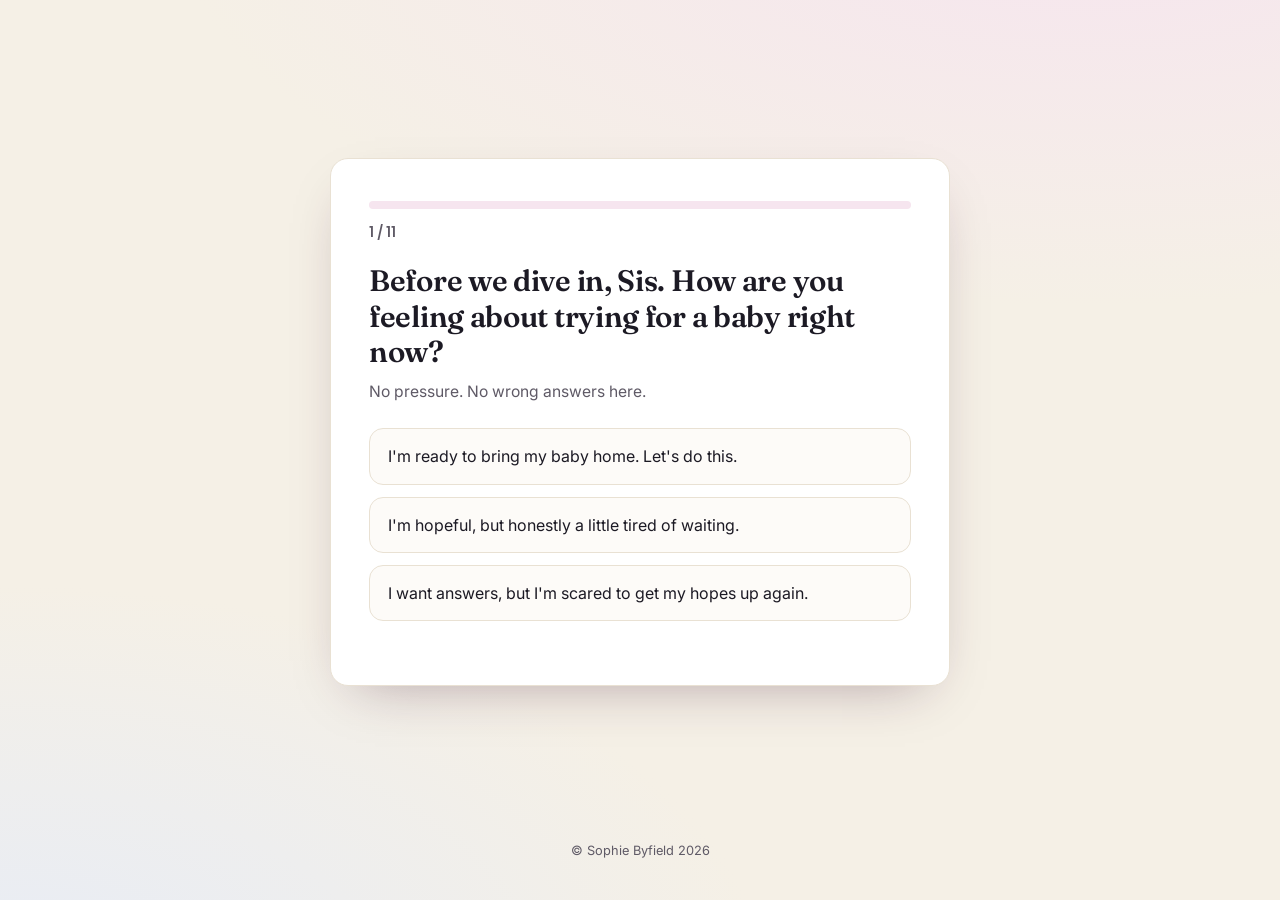
==== index.html @ 93523996 "Add Find Your Fertility Blind Spot quiz Segmentation quiz (4 archetypes) with per-archetype Flodesk " ====
<!DOCTYPE html>
<html lang="en">
<head>
  <meta charset="UTF-8" />
  <meta name="viewport" content="width=device-width, initial-scale=1.0" />
  <title>Find Your Fertility Blind Spot</title>
  <meta name="description" content="You're not broken. You're just missing the piece between you and those two pink lines. Take the free 5-minute quiz and finally get answers that make sense for your body." />
  <link rel="preconnect" href="https://fonts.googleapis.com" />
  <link rel="preconnect" href="https://fonts.gstatic.com" crossorigin />
  <link href="https://fonts.googleapis.com/css2?family=Fraunces:ital,opsz,wght@0,9..144,600;1,9..144,400;1,9..144,600&family=Poppins:wght@500;600;700;800&family=Inter:wght@400;500;600&display=swap" rel="stylesheet" />
  <link rel="stylesheet" href="styles.css" />
</head>
<body>
  <main class="quiz" role="main">

    <!-- ============ INTRO ============ -->
    <section class="card screen" data-screen="intro">
      <p class="eyebrow">A free 5-minute quiz</p>
      <h1>Find Your <span class="hl">Fertility Blind Spot</span></h1>
      <p class="lede">
        <em>You're not broken.</em> You're just missing the piece between you and
        those two pink lines. The road to becoming a mama can be long, lonely,
        and challenging. Finding the one thing to shift can make the difference
        between getting pregnant now and next year.
      </p>
      <p class="lede-soft">
        Answer honestly, Sis. In a few minutes you'll uncover your fertility
        type and the blind spot that's been holding you back, plus a
        personalized report with your next steps.
      </p>
      <button class="btn btn-primary" data-action="start">Start the quiz</button>
      <p class="fineprint">
        For education and reflection only. Not medical advice or a diagnosis.
        Always talk with your doctor about your individual health.
      </p>
    </section>

    <!-- ============ QUESTION ============ -->
    <section class="card screen" data-screen="question" hidden>
      <div class="progress" aria-hidden="true"><div class="progress-bar" id="progress-bar"></div></div>
      <div class="qmeta">
        <span class="progress-label" id="progress-label"></span>
      </div>
      <h2 class="question-text" id="question-text"></h2>
      <p class="question-sub" id="question-sub"></p>
      <div class="options" id="options" role="radiogroup" aria-label="Answer choices"></div>
      <div class="nav">
        <button class="btn btn-ghost" id="back-btn" data-action="back">← Back</button>
      </div>
    </section>

    <!-- ============ EMAIL CAPTURE ============ -->
    <section class="card screen" data-screen="email" hidden>
      <p class="eyebrow">You're all done, Sis 💛</p>
      <h2 class="question-text">Where should we send your results?</h2>
      <p class="question-sub">
        We've pinpointed your fertility type. Pop in your details and we'll send
        your personalized <strong>Blind Spot Report + Action Guide</strong>
        straight to your inbox. No spam, ever.
      </p>
      <!-- Flodesk inline form mounts here (per-archetype; handles tag + redirect) -->
      <div id="flodesk-mount" hidden></div>

      <!-- Built-in branded form: used until Flodesk form IDs are added -->
      <div id="builtin-form">
        <form id="email-form" class="email-form" novalidate>
          <label class="field">
            <span>First name</span>
            <input type="text" id="field-name" name="name" autocomplete="given-name" placeholder="Your first name" required />
          </label>
          <label class="field">
            <span>Email</span>
            <input type="email" id="field-email" name="email" autocomplete="email" placeholder="you@example.com" required />
          </label>
          <p class="form-error" id="form-error" hidden></p>
          <button type="submit" class="btn btn-primary" id="email-submit">Reveal my results →</button>
        </form>
        <p class="fineprint">By continuing you agree to receive your results and follow-up emails from Sophie Byfield. Unsubscribe anytime.</p>
      </div>
    </section>

    <!-- ============ REDIRECTING ============ -->
    <section class="card screen redirect-card" data-screen="redirect" hidden>
      <div class="spinner" aria-hidden="true"></div>
      <h2 class="question-text">Revealing your fertility blind spot…</h2>
      <p class="question-sub">Hang tight, Sis. Taking you to your results now.</p>
      <p class="fineprint">
        Not redirected automatically?
        <a href="#" id="manual-redirect">Click here to see your results</a>.
      </p>
    </section>
  </main>

  <footer class="site-footer"><p>© Sophie Byfield <span id="year"></span></p></footer>
  <script src="quiz.js"></script>
</body>
</html>
---- styles.css ----
:root {
  /* Brand palette — sampled from sophiebyfield.com */
  --cream: #f5f0e6;
  --cream-2: #efe8db;
  --card: #ffffff;
  --ink: #1c1a24;
  --ink-soft: #5f5a66;
  --magenta: #a4176e;
  --magenta-deep: #85105a;
  --magenta-soft: #f6e5ef;
  --navy: #1b1c8c;
  --navy-deep: #14156b;
  --line: #e9e1d3;
  --focus: #1b1c8c;
  --radius: 18px;
  --shadow: 0 20px 55px -26px rgba(60, 20, 50, 0.4);
}

* { box-sizing: border-box; }
html, body { margin: 0; min-height: 100%; }

body {
  font-family: "Inter", system-ui, -apple-system, sans-serif;
  color: var(--ink);
  background:
    radial-gradient(130% 80% at 85% -10%, var(--magenta-soft) 0%, transparent 55%),
    radial-gradient(120% 90% at 0% 110%, #e7ecf6 0%, transparent 50%),
    var(--cream);
  display: flex;
  flex-direction: column;
  min-height: 100vh;
  line-height: 1.55;
}

.quiz {
  flex: 1;
  width: 100%;
  max-width: 660px;
  margin: 0 auto;
  padding: 44px 20px 20px;
  display: flex;
  align-items: center;
}

.card {
  background: var(--card);
  border: 1px solid var(--line);
  border-radius: var(--radius);
  box-shadow: var(--shadow);
  padding: 42px 38px;
  width: 100%;
  animation: rise 0.45s cubic-bezier(0.2, 0.8, 0.2, 1) both;
}
@keyframes rise { from { opacity: 0; transform: translateY(14px); } to { opacity: 1; transform: none; } }
@media (prefers-reduced-motion: reduce) { .card, .spinner { animation: none !important; } }

.eyebrow {
  font-family: "Poppins", sans-serif;
  font-size: 0.76rem;
  letter-spacing: 0.16em;
  text-transform: uppercase;
  color: var(--magenta);
  font-weight: 700;
  margin: 0 0 14px;
}

h1 {
  font-family: "Poppins", sans-serif;
  font-weight: 800;
  font-size: clamp(2rem, 6.5vw, 2.9rem);
  line-height: 1.06;
  margin: 0 0 18px;
  letter-spacing: -0.02em;
}
h1 .hl { color: var(--magenta); }

.lede {
  font-size: 1.08rem;
  color: var(--ink);
  margin: 0 0 16px;
}
.lede em {
  font-family: "Fraunces", Georgia, serif;
  font-style: italic;
  font-weight: 600;
  color: var(--magenta-deep);
  font-size: 1.14em;
}
.lede-soft { font-size: 1rem; color: var(--ink-soft); margin: 0 0 28px; }

/* Buttons */
.btn {
  font: inherit;
  font-family: "Poppins", sans-serif;
  font-weight: 700;
  border: none;
  border-radius: 999px;
  padding: 15px 30px;
  cursor: pointer;
  transition: transform 0.12s ease, background 0.2s ease, box-shadow 0.2s ease;
  display: inline-block;
  text-decoration: none;
  text-align: center;
}
.btn:focus-visible { outline: 3px solid var(--focus); outline-offset: 2px; }
.btn-primary {
  background: var(--navy);
  color: #fff;
  letter-spacing: 0.02em;
  box-shadow: 0 12px 26px -12px rgba(27, 28, 140, 0.85);
  width: 100%;
}
.btn-primary:hover { background: var(--navy-deep); transform: translateY(-1px); }
.btn-primary:disabled { opacity: 0.7; cursor: default; transform: none; }
.btn-ghost { background: transparent; color: var(--ink-soft); padding: 12px 8px; width: 100%; margin-top: 6px; }
.btn-ghost:hover { color: var(--magenta); }

.fineprint { margin: 22px 0 0; font-size: 0.8rem; color: var(--ink-soft); line-height: 1.5; }
.fineprint a { color: var(--magenta); }

/* Progress */
.progress { height: 8px; background: var(--magenta-soft); border-radius: 999px; overflow: hidden; margin-bottom: 14px; }
.progress-bar { height: 100%; width: 0%; background: linear-gradient(90deg, var(--magenta), var(--magenta-deep)); border-radius: 999px; transition: width 0.4s cubic-bezier(0.2, 0.8, 0.2, 1); }
.qmeta { display: flex; align-items: center; justify-content: space-between; gap: 12px; margin-bottom: 20px; }
.section-tag {
  font-family: "Poppins", sans-serif;
  font-size: 0.68rem; font-weight: 700; letter-spacing: 0.12em; text-transform: uppercase;
  color: var(--magenta); background: var(--magenta-soft);
  padding: 5px 11px; border-radius: 999px;
}
.progress-label { font-size: 0.82rem; color: var(--ink-soft); font-weight: 600; font-family: "Poppins", sans-serif; }

.question-text {
  font-family: "Fraunces", Georgia, serif;
  font-weight: 600;
  font-size: clamp(1.35rem, 4vw, 1.85rem);
  line-height: 1.2;
  margin: 0 0 10px;
  letter-spacing: -0.01em;
}
.question-sub { color: var(--ink-soft); margin: 0 0 24px; font-size: 0.98rem; }

.options { display: flex; flex-direction: column; gap: 12px; }
.option {
  text-align: left; font: inherit;
  background: #fdfbf8;
  border: 1.5px solid var(--line);
  border-radius: 14px;
  padding: 16px 18px;
  cursor: pointer;
  transition: border-color 0.15s ease, background 0.15s ease, transform 0.08s ease;
  color: var(--ink);
  line-height: 1.4;
}
.option:hover { border-color: var(--magenta); background: var(--magenta-soft); }
.option:focus-visible { outline: 3px solid var(--focus); outline-offset: 2px; }
.option.selected { border-color: var(--magenta-deep); background: var(--magenta-soft); box-shadow: inset 0 0 0 1px var(--magenta-deep); }

.nav { margin-top: 22px; }
.nav .btn-ghost { width: auto; text-align: left; padding-left: 0; }
.nav .btn-ghost[hidden] { display: none; }

/* Email capture */
.email-form { display: flex; flex-direction: column; gap: 16px; margin-top: 6px; }
.field { display: flex; flex-direction: column; gap: 6px; }
.field span { font-family: "Poppins", sans-serif; font-size: 0.82rem; font-weight: 600; color: var(--ink); }
.field input {
  font: inherit;
  padding: 14px 16px;
  border: 1.5px solid var(--line);
  border-radius: 12px;
  background: #fdfbf8;
  color: var(--ink);
}
.field input:focus { outline: none; border-color: var(--magenta); box-shadow: 0 0 0 3px var(--magenta-soft); }
.form-error { color: var(--magenta-deep); font-size: 0.9rem; margin: -4px 0 0; font-weight: 500; }

/* Redirect */
.redirect-card { text-align: center; }
.spinner {
  width: 44px; height: 44px; margin: 8px auto 22px;
  border: 4px solid var(--magenta-soft);
  border-top-color: var(--magenta);
  border-radius: 50%;
  animation: spin 0.8s linear infinite;
}
@keyframes spin { to { transform: rotate(360deg); } }

.site-footer { text-align: center; color: var(--ink-soft); font-size: 0.8rem; padding: 8px 0 26px; }

[hidden] { display: none !important; }

@media (max-width: 480px) {
  .card { padding: 30px 22px; }
  .quiz { padding-top: 26px; }
}
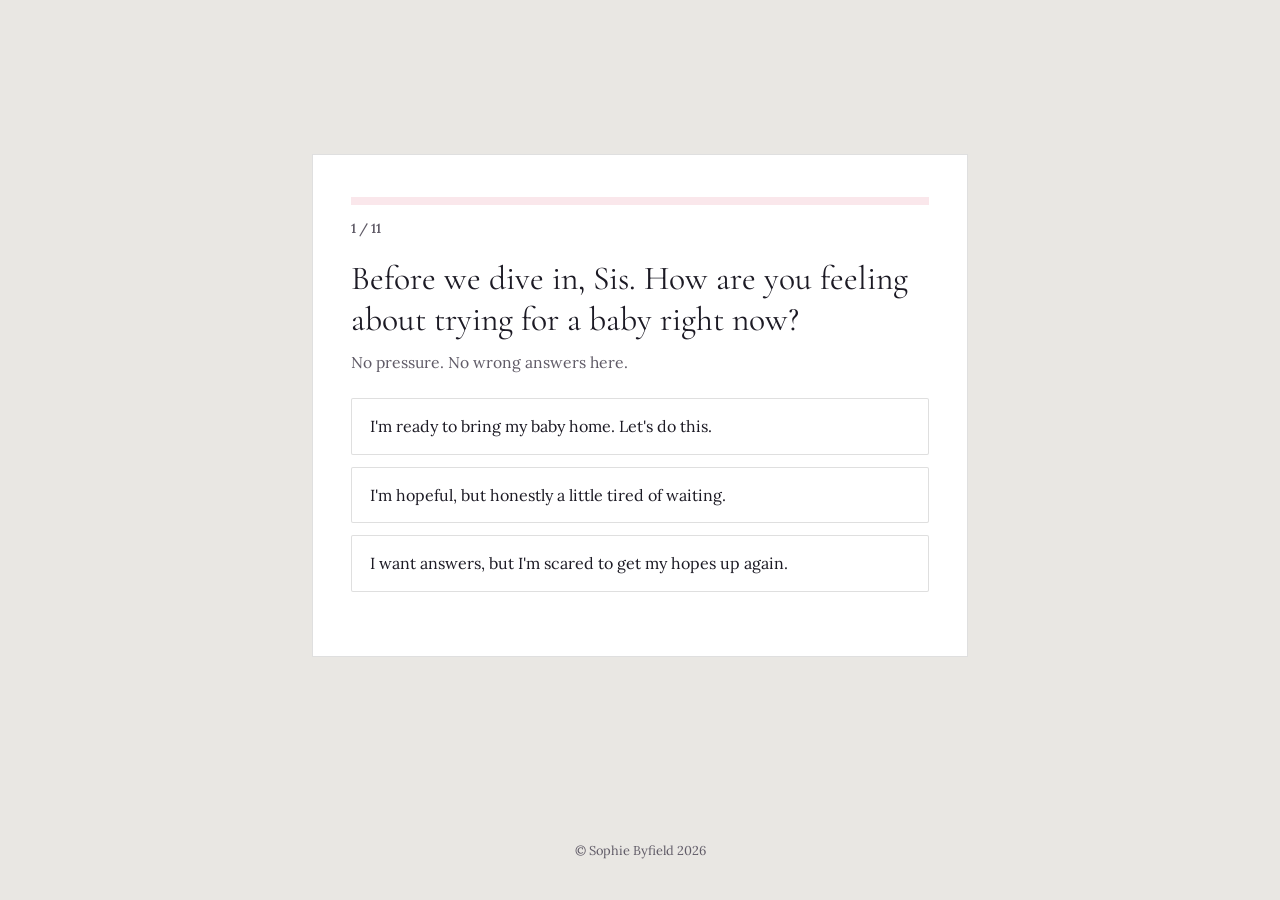
==== commit 885669a3: "Match the live Kajabi quiz: new results links, Brand V1 skin, Kajabi build sources - quiz.js: result" ====
--- a/index.html
+++ b/index.html
@@ -7,7 +7,7 @@
   <meta name="description" content="You're not broken. You're just missing the piece between you and those two pink lines. Take the free 5-minute quiz and finally get answers that make sense for your body." />
   <link rel="preconnect" href="https://fonts.googleapis.com" />
   <link rel="preconnect" href="https://fonts.gstatic.com" crossorigin />
-  <link href="https://fonts.googleapis.com/css2?family=Fraunces:ital,opsz,wght@0,9..144,600;1,9..144,400;1,9..144,600&family=Poppins:wght@500;600;700;800&family=Inter:wght@400;500;600&display=swap" rel="stylesheet" />
+  <link href="https://fonts.googleapis.com/css2?family=Cormorant+Garamond:ital,wght@0,400;1,400&family=Lora:ital,wght@0,400;0,500;1,400&display=swap" rel="stylesheet" />
   <link rel="stylesheet" href="styles.css" />
 </head>
 <body>
@@ -51,13 +51,15 @@
 
     <!-- ============ EMAIL CAPTURE ============ -->
     <section class="card screen" data-screen="email" hidden>
-      <p class="eyebrow">You're all done, Sis 💛</p>
-      <h2 class="question-text">Where should we send your results?</h2>
-      <p class="question-sub">
-        We've pinpointed your fertility type. Pop in your details and we'll send
-        your personalized <strong>Blind Spot Report + Action Guide</strong>
-        straight to your inbox. No spam, ever.
-      </p>
+      <div id="email-intro">
+        <p class="eyebrow">You're all done, Sis 💛</p>
+        <h2 class="question-text">Where should we send your results?</h2>
+        <p class="question-sub">
+          We've pinpointed your fertility type. Pop in your details and we'll send
+          your personalized <strong>Blind Spot Report + Action Guide</strong>
+          straight to your inbox. No spam, ever.
+        </p>
+      </div>
       <!-- Flodesk inline form mounts here (per-archetype; handles tag + redirect) -->
       <div id="flodesk-mount" hidden></div>
 
--- a/styles.css
+++ b/styles.css
@@ -194,3 +194,28 @@
   .card { padding: 30px 22px; }
   .quiz { padding-top: 26px; }
 }
+
+/* ============================================================
+   Brand Identity V1 skin. Matches the quiz on the Kajabi /quiz page:
+   chalk, charcoal and magenta, Cormorant Garamond + Lora, flat cards,
+   1px lines, no shadows or gradients. Keep this block last.
+   ============================================================ */
+body { background: #E9E7E3; font-family: "Lora", Georgia, serif; }
+.quiz { max-width: 700px; padding: 70px 22px 80px; }
+.card { border-radius: 0; box-shadow: none; border: 1px solid rgba(42, 40, 40, 0.15); background: #fff; animation: none; }
+h1, h2, .question-text { font-family: "Cormorant Garamond", Georgia, serif; font-weight: 400; letter-spacing: 0; }
+h1 .hl { color: #AD0068; }
+.lede em { font-family: "Cormorant Garamond", Georgia, serif; font-weight: 400; color: #AD0068; }
+.question-text { font-size: clamp(1.6rem, 4vw, 2.1rem); line-height: 1.2; }
+.eyebrow, .progress-label, .field span, .btn, .section-tag { font-family: "Lora", Georgia, serif; }
+.eyebrow { color: #AD0068; }
+.btn, .option, .field input { border-radius: 2px; }
+.btn-primary { background: #AD0068; box-shadow: none; color: #F4F3F1; }
+.btn-primary:hover { background: #7A0F50; transform: none; }
+.btn-ghost:hover { color: #AD0068; }
+.progress { background: #FAE7EB; border-radius: 0; }
+.progress-bar { background: #AD0068; border-radius: 0; }
+.option { background: #fff; border: 1px solid rgba(42, 40, 40, 0.15); }
+.option:hover, .option.selected { border-color: #AD0068; background: #FAE7EB; box-shadow: none; }
+.field input:focus { border-color: #AD0068; box-shadow: 0 0 0 3px #FAE7EB; }
+.spinner { border-color: #FAE7EB; border-top-color: #AD0068; }
